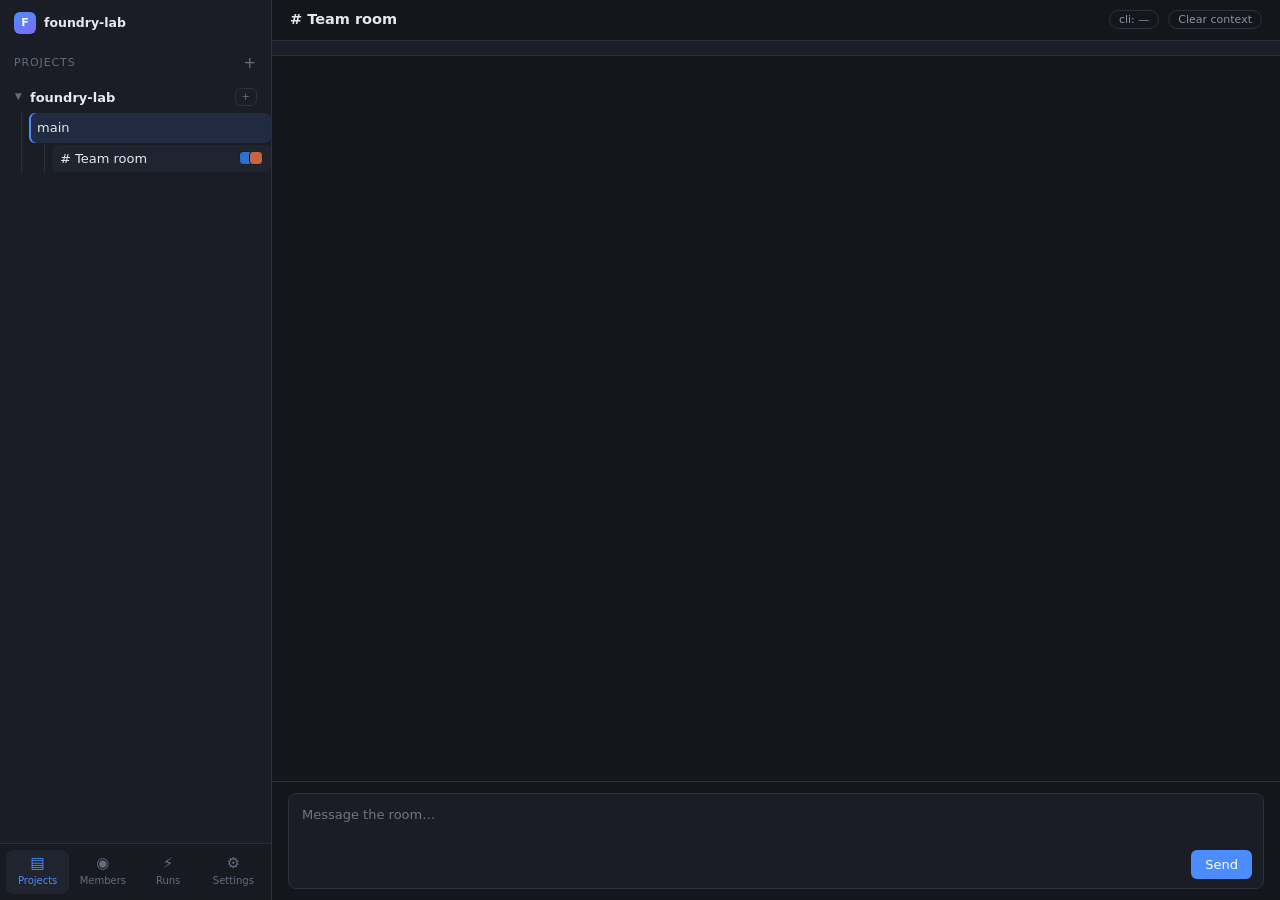
==== ui/index.html @ 5f5f4c34 "MVP: one room, you and the Claude CLI, no dependencies" ====
<!doctype html>
<html lang="en">
<head>
<meta charset="utf-8">
<meta name="viewport" content="width=device-width,initial-scale=1">
<title>foundry-lab</title>
<style>
  :root{--bg:#14161c;--bg2:#1a1d25;--bg3:#20242e;--line:#2c313d;--fg:#e6e9ef;
        --dim:#8b93a5;--dim2:#646c7e;--accent:#4b8dff;--lead:#e0a53f;--red:#e05f5f;--seat:#7c6cf0}
  *{box-sizing:border-box}
  html,body{height:100%}
  body{margin:0;background:var(--bg);color:var(--fg);overflow:hidden;
    font:13px/1.5 -apple-system,BlinkMacSystemFont,"Segoe UI",Inter,system-ui,sans-serif}
  .app{display:grid;grid-template-columns:272px 1fr;height:100vh}
  .grow{flex:1}

  .side{background:var(--bg2);border-right:1px solid var(--line);display:flex;flex-direction:column}
  .brand{display:flex;align-items:center;gap:8px;padding:12px 14px 4px}
  .brand .logo{width:22px;height:22px;border-radius:6px;display:grid;place-items:center;
    background:linear-gradient(150deg,var(--accent),var(--seat));font-weight:700;font-size:11px;color:#fff}
  .brand b{font-size:12.5px}
  .hd{font-size:11px;letter-spacing:.08em;text-transform:uppercase;color:var(--dim2);
    padding:14px 14px 8px;display:flex;justify-content:space-between;align-items:center}
  .hd u{cursor:pointer;font-size:15px;text-decoration:none}
  .hd u:hover{color:var(--fg)}
  .scroll{overflow-y:auto;flex:1}
  .node{display:flex;align-items:center;gap:7px;padding:5px 8px;border-radius:6px;
    cursor:pointer;color:var(--fg);margin:0 6px}
  .node .t{flex:1;font-weight:600}
  .caret{width:9px;font-size:9px;color:var(--dim2);transform:rotate(90deg);display:inline-block}
  .toggle{border:1px solid var(--line);border-radius:6px;color:var(--dim2);font-size:10px;
    padding:0 6px;line-height:16px;cursor:pointer}
  .toggle:hover{color:var(--fg);border-color:var(--dim2)}
  .sessions{margin:1px 0 6px 21px;border-left:1px solid var(--line);padding-left:7px}
  .sess{display:flex;align-items:center;gap:7px;padding:5px 8px;border-radius:6px;color:var(--fg);
    background:rgba(75,141,255,.13);box-shadow:inset 2px 0 0 var(--accent)}
  .sub{margin:2px 0 8px 15px;border-left:1px solid var(--line);padding-left:7px}
  .room{display:flex;align-items:center;gap:7px;padding:4px 8px;border-radius:6px;
    color:var(--fg);background:var(--bg3)}
  .room .t{flex:1}
  .avs{display:flex}
  .avs i{width:14px;height:14px;border-radius:4px;margin-left:-4px;border:1.5px solid var(--bg2);font-style:normal}
  .nav{border-top:1px solid var(--line);display:grid;grid-template-columns:repeat(4,1fr);
    padding:6px;gap:2px;background:#171a21}
  .nb{display:flex;flex-direction:column;align-items:center;gap:2px;padding:6px 2px;
    border-radius:7px;color:var(--dim2);cursor:pointer;font-size:10px}
  .nb i{font-style:normal;font-size:15px;line-height:1}
  .nb:hover{background:var(--bg3);color:var(--fg)}
  .nb.on{background:var(--bg3);color:var(--accent)}

  .main{display:flex;flex-direction:column;min-width:0}
  .top{border-bottom:1px solid var(--line);padding:9px 18px;display:flex;align-items:center;gap:9px}
  .top h1{font-size:14.5px;margin:0;font-weight:600}
  .chip{font-size:11px;color:var(--dim);border:1px solid var(--line);border-radius:999px;
    padding:2px 9px;cursor:pointer;background:none;font-family:inherit;white-space:nowrap}
  .chip:hover{color:var(--fg);border-color:var(--dim2)}
  .strip{border-bottom:1px solid var(--line);padding:7px 18px;display:flex;align-items:center;
    gap:7px;background:var(--bg2)}
  .pers{display:flex;align-items:center;gap:5px;border:1px solid var(--line);border-radius:999px;
    padding:1px 9px 1px 3px;color:var(--dim)}
  .pers .sw{width:16px;height:16px;border-radius:5px;display:grid;place-items:center;
    font-size:8.5px;font-weight:700;color:#fff}
  .pers.is-lead{border-color:rgba(224,165,63,.5);color:var(--fg)}
  .star{color:var(--lead);font-size:11px}

  .thread{flex:1;overflow-y:auto;padding:18px 22px}
  .msg{display:grid;grid-template-columns:32px 1fr;gap:11px;margin-bottom:15px}
  .av{width:32px;height:32px;border-radius:8px;display:grid;place-items:center;
    font-size:11px;font-weight:700;color:#fff}
  .who{display:flex;align-items:baseline;gap:8px;margin-bottom:2px;flex-wrap:wrap}
  .who b{font-size:13px}
  .who .model,.who .cost{font-size:10px;color:var(--dim2);border:1px solid var(--line);
    border-radius:4px;padding:0 5px}
  .who .time{font-size:10px;color:var(--dim2)}
  .who .lb{font-size:9.5px;color:var(--lead);border:1px solid rgba(224,165,63,.4);
    border-radius:4px;padding:0 5px}
  .bd{color:#cfd5e0;white-space:pre-wrap;word-wrap:break-word}
  .bd code{background:var(--bg3);padding:1px 5px;border-radius:4px;font-size:12px;
    font-family:ui-monospace,SFMono-Regular,Menlo,monospace}
  .bd pre{background:var(--bg2);border:1px solid var(--line);border-radius:8px;padding:10px 12px;
    overflow-x:auto;font-size:12px;font-family:ui-monospace,SFMono-Regular,Menlo,monospace;
    white-space:pre;margin:6px 0}
  .sys{font-size:11px;color:var(--amber,#e0a53f);text-align:center;margin:6px 0 16px}
  .err{color:var(--red);font-size:12px;text-align:center;margin:6px 0 16px;
    border:1px solid rgba(224,95,95,.3);background:rgba(224,95,95,.07);border-radius:8px;padding:8px 12px}
  .think{color:var(--dim2);font-style:italic}
  .empty{color:var(--dim2);text-align:center;margin-top:70px;line-height:1.9}

  .composer{border-top:1px solid var(--line);padding:11px 16px}
  .cbox{background:var(--bg2);border:1px solid var(--line);border-radius:8px;padding:9px 11px}
  .cbox:focus-within{border-color:rgba(75,141,255,.5)}
  textarea{width:100%;background:none;border:0;color:var(--fg);resize:none;font:inherit;
    outline:none;height:38px;max-height:180px}
  .ctools{display:flex;align-items:center;gap:8px;margin-top:3px}
  .send{background:var(--accent);color:#fff;border:0;border-radius:6px;padding:5px 14px;
    font:inherit;cursor:pointer}
  .send:disabled{opacity:.4;cursor:default}
  .toast{position:fixed;bottom:18px;left:50%;transform:translateX(-50%);background:var(--bg3);
    border:1px solid var(--line);border-radius:8px;padding:8px 14px;font-size:12px;z-index:60}
</style>
</head>
<body>
<div class="app">
  <aside class="side">
    <div class="brand"><span class="logo">F</span><b>foundry-lab</b></div>
    <div class="hd">Projects <u title="New project — not in the MVP">+</u></div>
    <div class="scroll">
      <div class="node"><span class="caret">▶</span><span class="t" id="pname">foundry-lab</span>
        <span class="toggle" title="New session — not in the MVP">+</span></div>
      <div class="sessions">
        <div class="sess"><span class="t" id="sname">main</span></div>
        <div class="sub">
          <div class="room"><span class="t"># Team room</span>
            <span class="avs"><i style="background:#2f6fd0"></i><i style="background:#c96442"></i></span></div>
        </div>
      </div>
    </div>
    <nav class="nav">
      <div class="nb on"><i>▤</i>Projects</div>
      <div class="nb" onclick="toast('Members — not in the MVP')"><i>◉</i>Members</div>
      <div class="nb" onclick="toast('Runs — not in the MVP')"><i>⚡</i>Runs</div>
      <div class="nb" onclick="toast('Settings — not in the MVP')"><i>⚙</i>Settings</div>
    </nav>
  </aside>

  <section class="main">
    <header class="top">
      <h1># Team room</h1>
      <div class="grow"></div>
      <button class="chip" id="cliinfo" title="The CLI session id is only a cache">cli: —</button>
      <button class="chip" id="clearbtn" title="Start a fresh CLI session. The room keeps its history.">Clear context</button>
    </header>
    <div class="strip" id="strip"></div>
    <div class="thread" id="thread"></div>
    <div class="composer">
      <div class="cbox">
        <textarea id="input" placeholder="Message the room…"></textarea>
        <div class="ctools"><div class="grow"></div><button class="send" id="sendbtn">Send</button></div>
      </div>
    </div>
  </section>
</div>

<script>
let S = {members:{}, messages:[], cli_session:null};
const esc = s => s.replace(/&/g,'&amp;').replace(/</g,'&lt;').replace(/>/g,'&gt;');
const fmt = s => esc(s)
  .replace(/```([\s\S]*?)```/g, (m,c)=>'<pre>'+c.replace(/^\n/,'')+'</pre>')
  .replace(/`([^`\n]+)`/g,'<code>$1</code>');
const hhmm = ts => { const d=new Date(ts*1000);
  return String(d.getHours()).padStart(2,'0')+':'+String(d.getMinutes()).padStart(2,'0'); };

function renderStrip(){
  const st=document.getElementById('strip'); st.innerHTML='';
  Object.entries(S.members).forEach(([id,m])=>{
    const b=document.createElement('span');
    b.className='pers'+(id==='you'?' is-lead':'');
    b.title = m.kind==='human' ? 'you — lead of this room' : 'claude CLI · one process per message';
    b.innerHTML=`<span class="sw" style="background:${m.color}">${m.initial}</span>${m.name}`
      +(id==='you'?' <span class="star">★</span>':'');
    st.appendChild(b);
  });
  document.getElementById('cliinfo').textContent =
    'cli: ' + (S.cli_session ? S.cli_session.slice(0,8) : 'new');
}

function renderThread(pending){
  const th=document.getElementById('thread');
  if(!S.messages.length && !pending){
    th.innerHTML='<div class="empty">Nothing here yet.<br>'
      +'Write something — it goes straight to the Claude CLI on this machine.</div>';
    return;
  }
  th.innerHTML = S.messages.map(m=>{
    if(m.author==='system') return `<div class="sys">${esc(m.text)}</div>`;
    const a=S.members[m.author]||{name:m.author,initial:'?',color:'#3b404d',model:''};
    const meta=m.meta||{};
    const tags = (a.kind==='agent'
        ? `<span class="model">${esc(a.model)}</span>`
          + (meta.elapsed!==undefined?`<span class="cost">${meta.elapsed}s</span>`:'')
          + (meta.cost!==undefined?`<span class="cost">$${meta.cost}</span>`:'')
        : `<span class="model">${esc(a.model)}</span>`)
      + (m.author==='you'?'<span class="lb">★ lead</span>':'');
    return `<div class="msg"><div class="av" style="background:${a.color}">${a.initial}</div><div>
      <div class="who"><b>${esc(a.name)}</b>${tags}<span class="time">${hhmm(m.ts)}</span></div>
      <div class="bd">${fmt(m.text)}</div></div></div>`;
  }).join('')
  + (pending?`<div class="msg"><div class="av" style="background:#c96442">A</div><div>
      <div class="who"><b>Claude</b><span class="model">claude-cli</span></div>
      <div class="bd think">thinking…</div></div></div>`:'');
  th.scrollTop = th.scrollHeight;
}

function showError(t, detail){
  const th=document.getElementById('thread');
  const d=document.createElement('div'); d.className='err';
  d.textContent = t + (detail? ' — '+detail : '');
  th.appendChild(d); th.scrollTop=th.scrollHeight;
}

async function refresh(){
  const r=await fetch('/api/state'); S=await r.json();
  document.getElementById('pname').textContent=S.project;
  document.getElementById('sname').textContent=S.session;
  renderStrip(); renderThread(false);
}

async function send(){
  const inp=document.getElementById('input'), btn=document.getElementById('sendbtn');
  const text=inp.value.trim(); if(!text) return;
  inp.value=''; btn.disabled=true;
  S.messages.push({author:'you', text, ts:Date.now()/1000});
  renderThread(true);
  try{
    const r=await fetch('/api/send',{method:'POST',headers:{'Content-Type':'application/json'},
      body:JSON.stringify({text})});
    const d=await r.json();
    await refresh();
    if(d.error) showError(d.error, d.detail);
  }catch(e){ await refresh(); showError('could not reach the local server', String(e)); }
  btn.disabled=false; inp.focus();
}

document.getElementById('sendbtn').onclick=send;
document.getElementById('input').addEventListener('keydown',e=>{
  if(e.key==='Enter' && !e.shiftKey){ e.preventDefault(); send(); }});
document.getElementById('input').addEventListener('input',e=>{
  e.target.style.height='38px'; e.target.style.height=Math.min(180,e.target.scrollHeight)+'px'; });
document.getElementById('clearbtn').onclick=async()=>{
  await fetch('/api/clear',{method:'POST',headers:{'Content-Type':'application/json'},body:'{}'});
  await refresh(); toast('CLI context cleared — the room kept its history'); };
let TT; function toast(t){ clearTimeout(TT);
  document.querySelectorAll('.toast').forEach(x=>x.remove());
  const d=document.createElement('div'); d.className='toast'; d.textContent=t;
  document.body.appendChild(d); TT=setTimeout(()=>d.remove(),2600); }

refresh().then(()=>document.getElementById('input').focus());
</script>
</body>
</html>
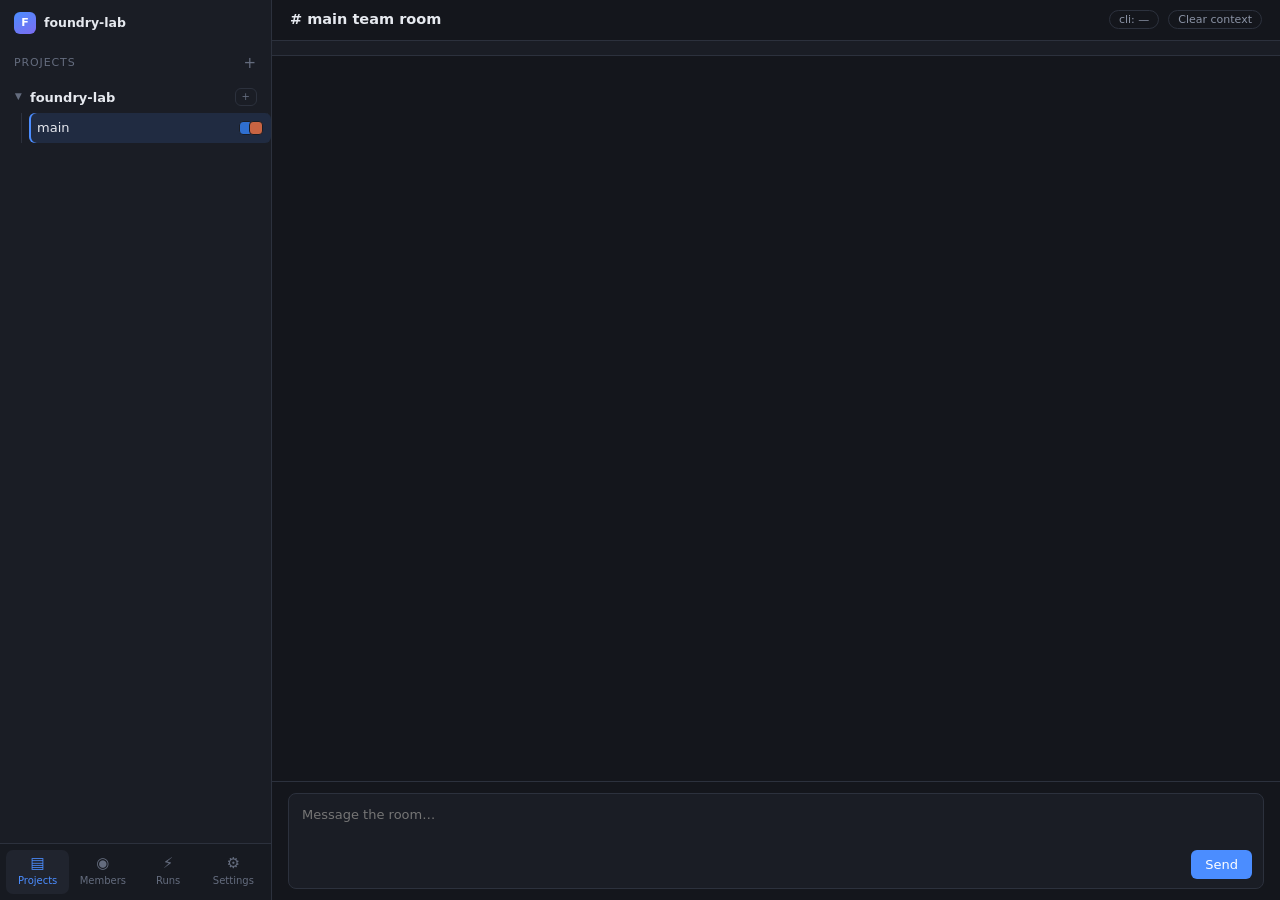
==== commit f53d3eaa: "The session row is the room; no Team room subtree" ====
--- a/ui/index.html
+++ b/ui/index.html
@@ -34,7 +34,7 @@
   .sessions{margin:1px 0 6px 21px;border-left:1px solid var(--line);padding-left:7px}
   .sess{display:flex;align-items:center;gap:7px;padding:5px 8px;border-radius:6px;color:var(--fg);
     background:rgba(75,141,255,.13);box-shadow:inset 2px 0 0 var(--accent)}
-  .sub{margin:2px 0 8px 15px;border-left:1px solid var(--line);padding-left:7px}
+  .sess .t{flex:1}
   .room{display:flex;align-items:center;gap:7px;padding:4px 8px;border-radius:6px;
     color:var(--fg);background:var(--bg3)}
   .room .t{flex:1}
@@ -108,11 +108,8 @@
       <div class="node"><span class="caret">▶</span><span class="t" id="pname">foundry-lab</span>
         <span class="toggle" title="New session — not in the MVP">+</span></div>
       <div class="sessions">
-        <div class="sess"><span class="t" id="sname">main</span></div>
-        <div class="sub">
-          <div class="room"><span class="t"># Team room</span>
-            <span class="avs"><i style="background:#2f6fd0"></i><i style="background:#c96442"></i></span></div>
-        </div>
+        <div class="sess"><span class="t" id="sname">main</span>
+          <span class="avs"><i style="background:#2f6fd0"></i><i style="background:#c96442"></i></span></div>
       </div>
     </div>
     <nav class="nav">
@@ -125,7 +122,7 @@
 
   <section class="main">
     <header class="top">
-      <h1># Team room</h1>
+      <h1 id="rname"># main team room</h1>
       <div class="grow"></div>
       <button class="chip" id="cliinfo" title="The CLI session id is only a cache">cli: —</button>
       <button class="chip" id="clearbtn" title="Start a fresh CLI session. The room keeps its history.">Clear context</button>
@@ -202,6 +199,7 @@
   const r=await fetch('/api/state'); S=await r.json();
   document.getElementById('pname').textContent=S.project;
   document.getElementById('sname').textContent=S.session;
+  document.getElementById('rname').textContent='# '+S.session+' '+S.room.toLowerCase();
   renderStrip(); renderThread(false);
 }
 
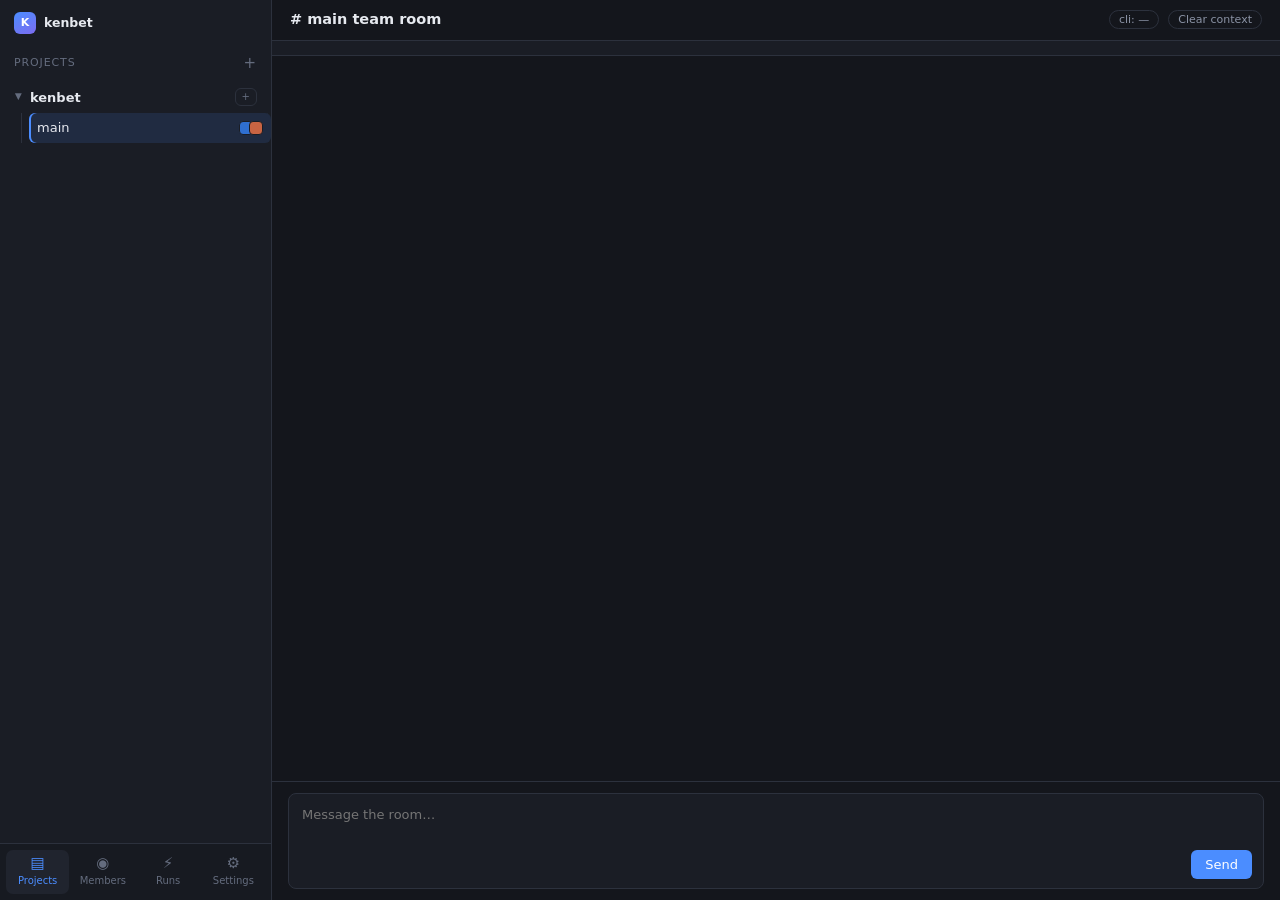
==== commit 8f390033: "Rename the product to kenbet" ====
--- a/ui/index.html
+++ b/ui/index.html
@@ -3,7 +3,7 @@
 <head>
 <meta charset="utf-8">
 <meta name="viewport" content="width=device-width,initial-scale=1">
-<title>foundry-lab</title>
+<title>kenbet</title>
 <style>
   :root{--bg:#14161c;--bg2:#1a1d25;--bg3:#20242e;--line:#2c313d;--fg:#e6e9ef;
         --dim:#8b93a5;--dim2:#646c7e;--accent:#4b8dff;--lead:#e0a53f;--red:#e05f5f;--seat:#7c6cf0}
@@ -102,10 +102,10 @@
 <body>
 <div class="app">
   <aside class="side">
-    <div class="brand"><span class="logo">F</span><b>foundry-lab</b></div>
+    <div class="brand"><span class="logo">K</span><b>kenbet</b></div>
     <div class="hd">Projects <u title="New project — not in the MVP">+</u></div>
     <div class="scroll">
-      <div class="node"><span class="caret">▶</span><span class="t" id="pname">foundry-lab</span>
+      <div class="node"><span class="caret">▶</span><span class="t" id="pname">kenbet</span>
         <span class="toggle" title="New session — not in the MVP">+</span></div>
       <div class="sessions">
         <div class="sess"><span class="t" id="sname">main</span>
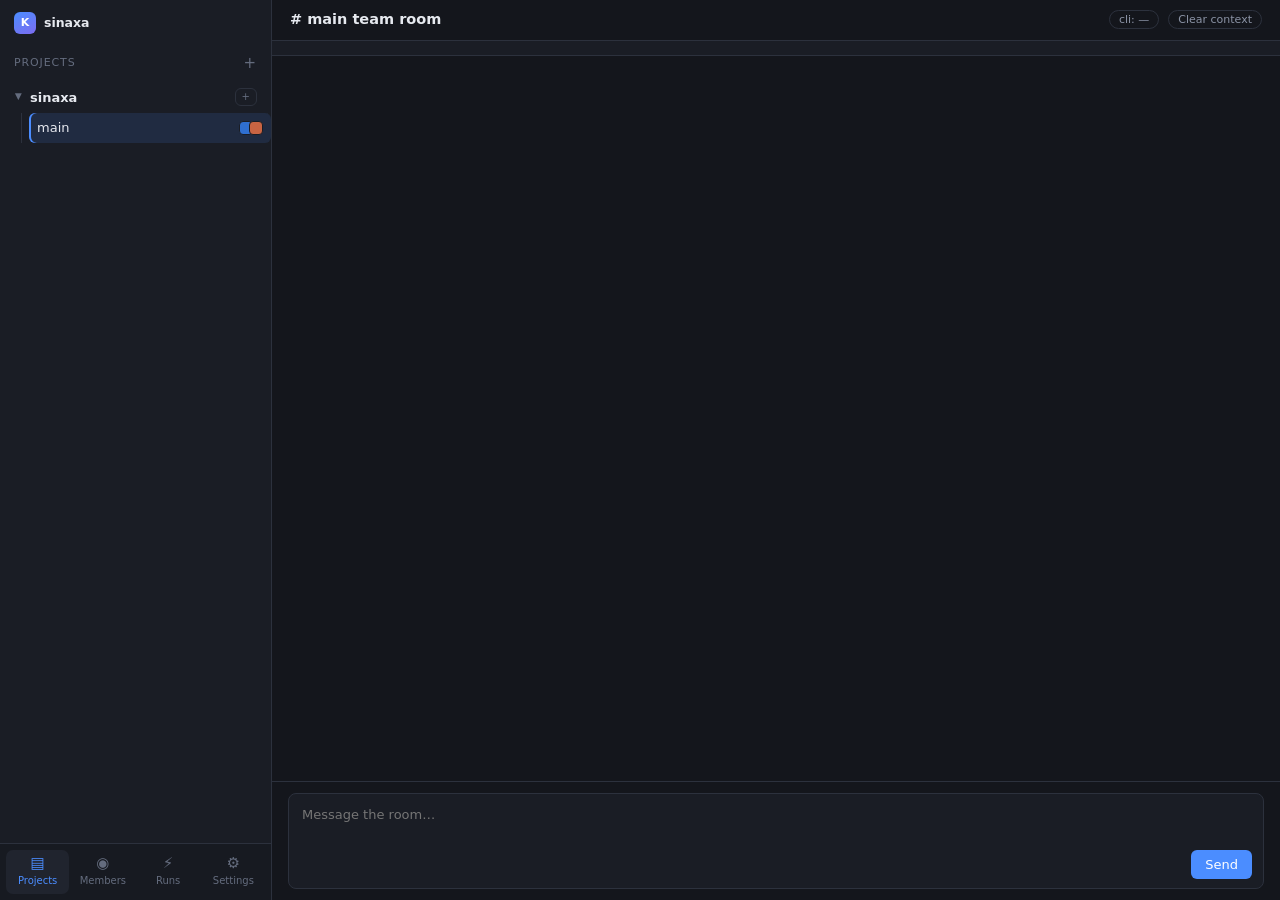
==== commit f25ce789: "Rename the tool to sinaxa" ====
--- a/ui/index.html
+++ b/ui/index.html
@@ -3,7 +3,7 @@
 <head>
 <meta charset="utf-8">
 <meta name="viewport" content="width=device-width,initial-scale=1">
-<title>kenbet</title>
+<title>sinaxa</title>
 <style>
   :root{--bg:#14161c;--bg2:#1a1d25;--bg3:#20242e;--line:#2c313d;--fg:#e6e9ef;
         --dim:#8b93a5;--dim2:#646c7e;--accent:#4b8dff;--lead:#e0a53f;--red:#e05f5f;--seat:#7c6cf0}
@@ -102,10 +102,10 @@
 <body>
 <div class="app">
   <aside class="side">
-    <div class="brand"><span class="logo">K</span><b>kenbet</b></div>
+    <div class="brand"><span class="logo">K</span><b>sinaxa</b></div>
     <div class="hd">Projects <u title="New project — not in the MVP">+</u></div>
     <div class="scroll">
-      <div class="node"><span class="caret">▶</span><span class="t" id="pname">kenbet</span>
+      <div class="node"><span class="caret">▶</span><span class="t" id="pname">sinaxa</span>
         <span class="toggle" title="New session — not in the MVP">+</span></div>
       <div class="sessions">
         <div class="sess"><span class="t" id="sname">main</span>
